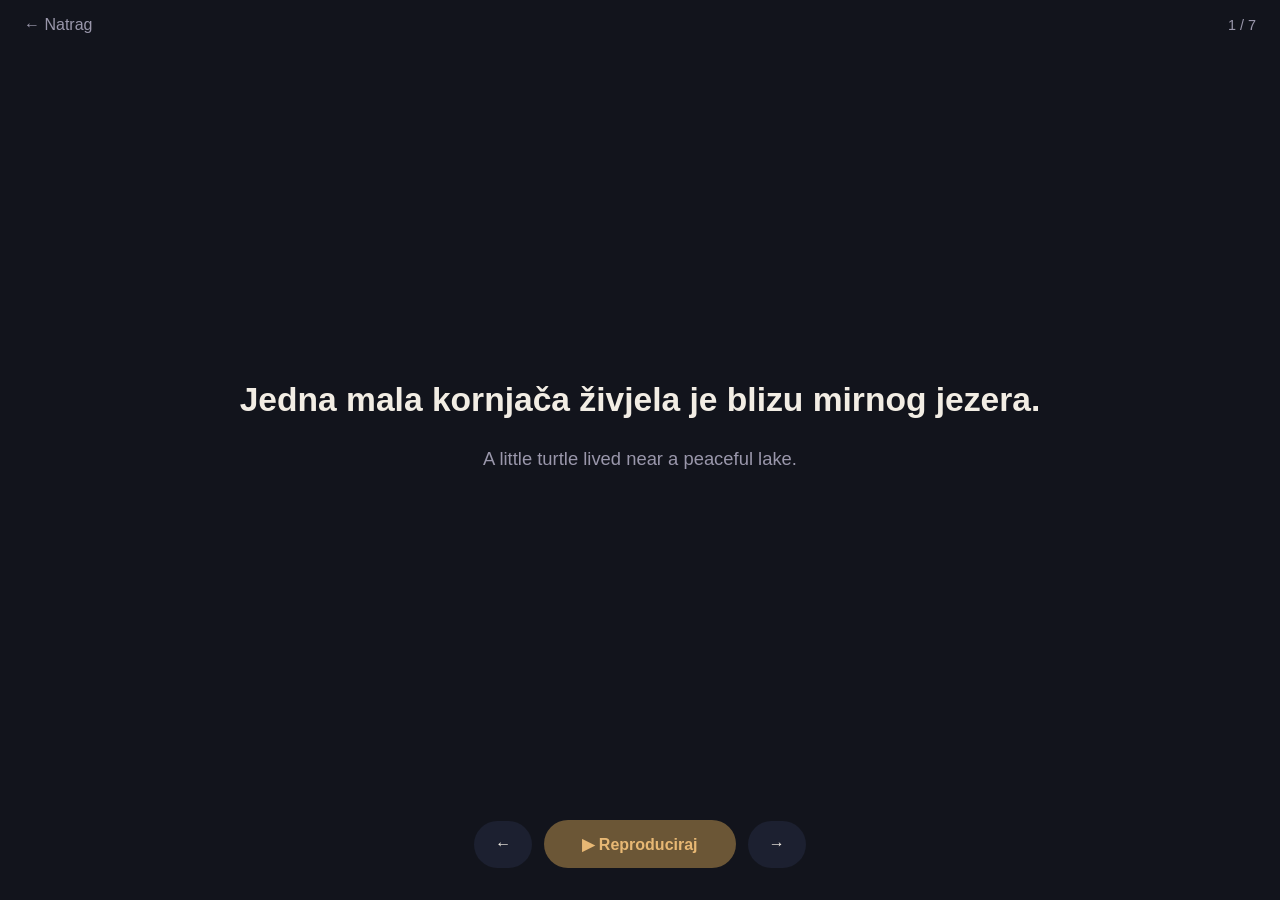
==== player.html @ 79920dc0 "Initial version: Croatian storytelling app for reading to my son Five short, repetitive Croatian sto" ====
<!doctype html>
<html lang="hr">
<head>
  <meta charset="utf-8" />
  <meta name="viewport" content="width=device-width, initial-scale=1, maximum-scale=1, viewport-fit=cover" />
  <title>Vrijeme za priču</title>
  <link rel="manifest" href="manifest.json" />
  <meta name="apple-mobile-web-app-capable" content="yes" />
  <meta name="apple-mobile-web-app-status-bar-style" content="black-translucent" />
  <meta name="theme-color" content="#12141c" />
  <link rel="stylesheet" href="style.css" />
</head>
<body>
  <div class="player">
    <div class="player-top">
      <a class="back-link" href="index.html">&larr; Natrag</a>
      <span class="progress" id="progress"></span>
    </div>

    <div class="line-area" id="lineArea">
      <div class="line-hr" id="lineHr"></div>
      <div class="line-en" id="lineEn"></div>
    </div>

    <div class="controls" id="controls">
      <button id="prevBtn" aria-label="Prethodno">&larr;</button>
      <button id="replayBtn" class="replay">&#128257; Ponovi</button>
      <button id="nextBtn" aria-label="Sljedeće">&rarr;</button>
    </div>
  </div>

  <audio id="audio" preload="auto"></audio>

  <script src="stories.js"></script>
  <script>
    const params = new URLSearchParams(location.search);
    const story = STORIES.find((s) => s.id === params.get("story")) || STORIES[0];

    let idx = 0;
    const audio = document.getElementById("audio");
    const lineHr = document.getElementById("lineHr");
    const lineEn = document.getElementById("lineEn");
    const progress = document.getElementById("progress");
    const replayBtn = document.getElementById("replayBtn");
    const playerEl = document.querySelector(".player");

    function attemptPlay() {
      audio.currentTime = 0;
      const p = audio.play();
      if (p && p.then) {
        p.then(() => {
          replayBtn.textContent = "🔁 Ponovi";
        }).catch(() => {
          replayBtn.textContent = "▶ Reproduciraj";
        });
      } else {
        replayBtn.textContent = "🔁 Ponovi";
      }
    }

    function render() {
      const line = story.lines[idx];
      lineHr.textContent = line.hr;
      lineEn.textContent = line.en;
      progress.textContent = `${idx + 1} / ${story.lines.length}`;
      audio.src = line.audio;
      replayBtn.textContent = "🔁 Ponovi";
      attemptPlay();
    }

    function next() {
      if (idx < story.lines.length - 1) {
        idx++;
        render();
      } else {
        showDone();
      }
    }

    function prev() {
      if (idx > 0) {
        idx--;
        render();
      }
    }

    function showDone() {
      playerEl.innerHTML = `
        <div class="done">
          <div class="line-hr">Kraj priče</div>
          <div class="line-en">The end</div>
          <p><a href="index.html">&larr; Natrag na priče</a></p>
        </div>
      `;
    }

    audio.addEventListener("ended", () => {
      setTimeout(next, 700);
    });

    document.getElementById("prevBtn").addEventListener("click", prev);
    document.getElementById("nextBtn").addEventListener("click", next);
    replayBtn.addEventListener("click", attemptPlay);

    render();

    // Keep the screen awake for the duration of the story.
    let wakeLock = null;
    async function requestWakeLock() {
      if (!("wakeLock" in navigator)) return;
      try {
        wakeLock = await navigator.wakeLock.request("screen");
      } catch (e) {
        // ignore - not critical to playback
      }
    }
    requestWakeLock();
    document.addEventListener("visibilitychange", () => {
      if (document.visibilityState === "visible") requestWakeLock();
    });
  </script>
</body>
</html>
---- style.css ----
:root {
  color-scheme: dark;
  --bg: #12141c;
  --bg-raised: #1c2030;
  --text: #f2ede4;
  --text-muted: #9a97ab;
  --accent: #e8b874;
  --accent-dim: #6b5636;
}

* {
  box-sizing: border-box;
}

html, body {
  height: 100%;
}

body {
  margin: 0;
  background: var(--bg);
  color: var(--text);
  font-family: -apple-system, BlinkMacSystemFont, "Segoe UI", sans-serif;
  -webkit-tap-highlight-color: transparent;
  user-select: none;
}

/* ---------- Home screen ---------- */

.home {
  min-height: 100vh;
  display: flex;
  flex-direction: column;
  padding: 2rem 1.25rem calc(2rem + env(safe-area-inset-bottom));
}

.home h1 {
  font-size: 1.4rem;
  font-weight: 600;
  color: var(--accent);
  margin: 0 0 1.5rem;
  text-align: center;
}

.story-list {
  display: flex;
  flex-direction: column;
  gap: 0.9rem;
}

.story-card {
  display: block;
  background: var(--bg-raised);
  border: 1px solid #2a2f42;
  border-radius: 16px;
  padding: 1.1rem 1.3rem;
  text-decoration: none;
  color: var(--text);
}

.story-card:active {
  background: #262b3d;
}

.story-card .hr {
  font-size: 1.3rem;
  font-weight: 600;
}

.story-card .en {
  font-size: 0.95rem;
  color: var(--text-muted);
  margin-top: 0.2rem;
}

/* ---------- Player screen ---------- */

.player {
  min-height: 100vh;
  min-height: 100dvh;
  display: flex;
  flex-direction: column;
  padding: env(safe-area-inset-top) 1.5rem env(safe-area-inset-bottom);
}

.player-top {
  display: flex;
  align-items: center;
  justify-content: space-between;
  padding: 1rem 0;
}

.back-link {
  color: var(--text-muted);
  text-decoration: none;
  font-size: 1rem;
}

.progress {
  color: var(--text-muted);
  font-size: 0.9rem;
}

.line-area {
  flex: 1;
  display: flex;
  flex-direction: column;
  align-items: center;
  justify-content: center;
  text-align: center;
  gap: 1.5rem;
  padding: 1rem 0;
}

.line-hr {
  font-size: 2.1rem;
  line-height: 1.3;
  font-weight: 600;
}

.line-en {
  font-size: 1.15rem;
  line-height: 1.4;
  color: var(--text-muted);
}

.controls {
  display: flex;
  align-items: center;
  justify-content: center;
  gap: 0.75rem;
  padding: 1.25rem 0 2rem;
}

button {
  font: inherit;
  border: none;
  border-radius: 999px;
  padding: 0.9rem 1.3rem;
  background: var(--bg-raised);
  color: var(--text);
  min-width: 3.4rem;
}

button:active {
  background: #262b3d;
}

button.replay {
  background: var(--accent-dim);
  color: var(--accent);
  font-weight: 600;
  flex: 1;
  max-width: 12rem;
}

.done {
  text-align: center;
  padding: 2rem 0;
}

.done a {
  color: var(--accent);
  font-size: 1.1rem;
}
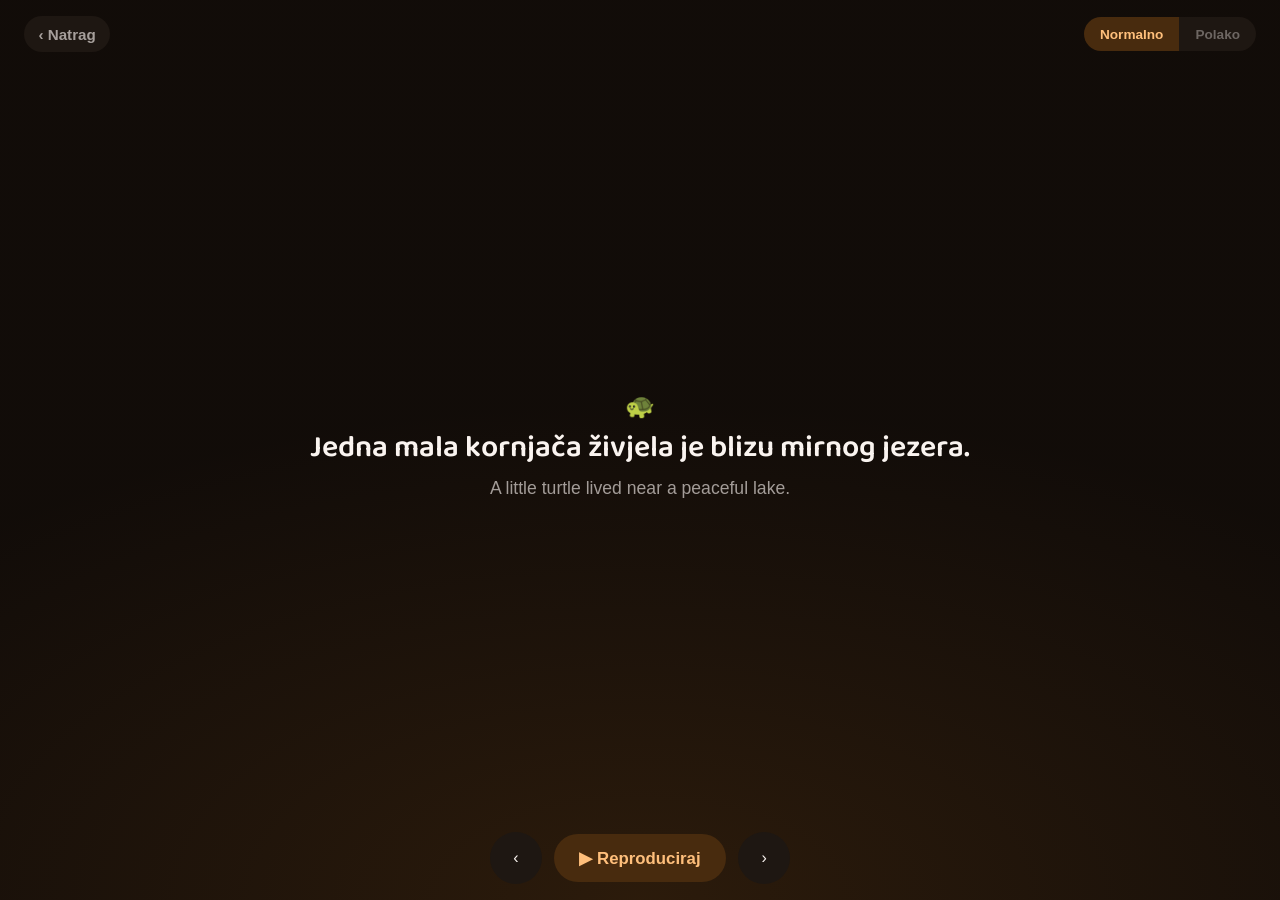
==== commit 751d251e: "Add Polako slow-reading mode, auto-return, story emoji, and a new design system - Player auto-return" ====
--- a/player.html
+++ b/player.html
@@ -7,25 +7,32 @@
   <link rel="manifest" href="manifest.json" />
   <meta name="apple-mobile-web-app-capable" content="yes" />
   <meta name="apple-mobile-web-app-status-bar-style" content="black-translucent" />
-  <meta name="theme-color" content="#12141c" />
+  <meta name="theme-color" content="oklch(16% 0.012 55)" />
+  <link rel="preconnect" href="https://fonts.googleapis.com" />
+  <link rel="preconnect" href="https://fonts.gstatic.com" crossorigin />
+  <link href="https://fonts.googleapis.com/css2?family=Baloo+2:wght@500;600;700;800&display=swap" rel="stylesheet" />
   <link rel="stylesheet" href="style.css" />
 </head>
 <body>
   <div class="player">
     <div class="player-top">
-      <a class="back-link" href="index.html">&larr; Natrag</a>
-      <span class="progress" id="progress"></span>
+      <a class="back-link" href="index.html">&lsaquo; Natrag</a>
+      <div class="speed-toggle-group">
+        <div id="normalOption" class="speed-option active">Normalno</div>
+        <div id="slowOption" class="speed-option">Polako</div>
+      </div>
     </div>
 
     <div class="line-area" id="lineArea">
+      <div class="story-emoji" id="storyEmoji"></div>
       <div class="line-hr" id="lineHr"></div>
       <div class="line-en" id="lineEn"></div>
     </div>
 
     <div class="controls" id="controls">
-      <button id="prevBtn" aria-label="Prethodno">&larr;</button>
+      <button id="prevBtn" class="icon-btn" aria-label="Prethodno">&lsaquo;</button>
       <button id="replayBtn" class="replay">&#128257; Ponovi</button>
-      <button id="nextBtn" aria-label="Sljedeće">&rarr;</button>
+      <button id="nextBtn" class="icon-btn" aria-label="Sljedeće">&rsaquo;</button>
     </div>
   </div>
 
@@ -37,14 +44,24 @@
     const story = STORIES.find((s) => s.id === params.get("story")) || STORIES[0];
 
     let idx = 0;
+    let slowMode = false;
+    let playingHalf = "a"; // which half is loaded when slowMode is on: "a" or "b"
+    let pendingTimer = null; // the scheduled auto-advance/half-flip timeout, if any
+    const SLOW_PAUSE_MULT = 1; // pause after each half, in slow mode
+    const NORMAL_PAUSE_MULT = 1.5; // pause after the full line, in normal mode
     const audio = document.getElementById("audio");
+    const storyEmoji = document.getElementById("storyEmoji");
     const lineHr = document.getElementById("lineHr");
     const lineEn = document.getElementById("lineEn");
-    const progress = document.getElementById("progress");
     const replayBtn = document.getElementById("replayBtn");
+    const normalOption = document.getElementById("normalOption");
+    const slowOption = document.getElementById("slowOption");
     const playerEl = document.querySelector(".player");
 
+    storyEmoji.textContent = story.emoji;
+
     function attemptPlay() {
+      clearTimeout(pendingTimer);
       audio.currentTime = 0;
       const p = audio.play();
       if (p && p.then) {
@@ -58,14 +75,19 @@
       }
     }
 
+    function playCurrent() {
+      const line = story.lines[idx];
+      audio.src = slowMode ? (playingHalf === "a" ? line.audioSlowA : line.audioSlowB) : line.audio;
+      replayBtn.textContent = "🔁 Ponovi";
+      attemptPlay();
+    }
+
     function render() {
       const line = story.lines[idx];
       lineHr.textContent = line.hr;
       lineEn.textContent = line.en;
-      progress.textContent = `${idx + 1} / ${story.lines.length}`;
-      audio.src = line.audio;
-      replayBtn.textContent = "🔁 Ponovi";
-      attemptPlay();
+      playingHalf = "a";
+      playCurrent();
     }
 
     function next() {
@@ -89,18 +111,43 @@
         <div class="done">
           <div class="line-hr">Kraj priče</div>
           <div class="line-en">The end</div>
-          <p><a href="index.html">&larr; Natrag na priče</a></p>
         </div>
       `;
+      setTimeout(() => {
+        location.href = "index.html";
+      }, 2500);
     }
 
     audio.addEventListener("ended", () => {
-      setTimeout(next, 700);
+      const spokenSeconds = audio.duration || 2;
+
+      if (slowMode && playingHalf === "a") {
+        const pauseMs = spokenSeconds * SLOW_PAUSE_MULT * 1000;
+        pendingTimer = setTimeout(() => {
+          playingHalf = "b";
+          playCurrent();
+        }, pauseMs);
+        return;
+      }
+
+      const pauseMultiplier = slowMode ? SLOW_PAUSE_MULT : NORMAL_PAUSE_MULT;
+      const pauseMs = spokenSeconds * pauseMultiplier * 1000;
+      pendingTimer = setTimeout(next, pauseMs);
     });
 
     document.getElementById("prevBtn").addEventListener("click", prev);
     document.getElementById("nextBtn").addEventListener("click", next);
     replayBtn.addEventListener("click", attemptPlay);
+
+    function setSlowMode(slow) {
+      if (slow === slowMode) return;
+      slowMode = slow;
+      normalOption.classList.toggle("active", !slowMode);
+      slowOption.classList.toggle("active", slowMode);
+      render();
+    }
+    normalOption.addEventListener("click", () => setSlowMode(false));
+    slowOption.addEventListener("click", () => setSlowMode(true));
 
     render();
 
--- a/style.css
+++ b/style.css
@@ -1,11 +1,17 @@
 :root {
   color-scheme: dark;
-  --bg: #12141c;
-  --bg-raised: #1c2030;
-  --text: #f2ede4;
-  --text-muted: #9a97ab;
-  --accent: #e8b874;
-  --accent-dim: #6b5636;
+  --bg-base: oklch(16% 0.012 55);
+  --bg-elevated-1: oklch(21% 0.014 55);
+  --bg-elevated-2: oklch(27% 0.017 55);
+  --separator: oklch(45% 0.014 55 / 40%);
+  --label-primary: oklch(97% 0.008 55);
+  --label-secondary: oklch(97% 0.008 55 / 62%);
+  --label-tertiary: oklch(97% 0.008 55 / 36%);
+  --label-quaternary: oklch(97% 0.008 55 / 18%);
+  --accent: oklch(79% 0.14 63);
+  --accent-dim-bg: oklch(32% 0.06 63);
+  --accent-on-dim: oklch(86% 0.12 63);
+  --font-display: "Baloo 2", -apple-system, BlinkMacSystemFont, sans-serif;
 }
 
 * {
@@ -18,9 +24,9 @@
 
 body {
   margin: 0;
-  background: var(--bg);
-  color: var(--text);
-  font-family: -apple-system, BlinkMacSystemFont, "Segoe UI", sans-serif;
+  background: var(--bg-base);
+  color: var(--label-primary);
+  font-family: -apple-system, BlinkMacSystemFont, "SF Pro Text", "Segoe UI", sans-serif;
   -webkit-tap-highlight-color: transparent;
   user-select: none;
 }
@@ -29,48 +35,102 @@
 
 .home {
   min-height: 100vh;
-  display: flex;
-  flex-direction: column;
-  padding: 2rem 1.25rem calc(2rem + env(safe-area-inset-bottom));
+  min-height: 100dvh;
+  display: flex;
+  flex-direction: column;
+  padding: 2.5rem 1.25rem calc(1.5rem + env(safe-area-inset-bottom));
+}
+
+.eyebrow {
+  font-size: 0.8rem;
+  font-weight: 700;
+  letter-spacing: 0.11em;
+  text-transform: uppercase;
+  color: var(--accent);
+  text-align: center;
+  margin-bottom: 0.4rem;
 }
 
 .home h1 {
-  font-size: 1.4rem;
-  font-weight: 600;
-  color: var(--accent);
+  font-family: var(--font-display);
+  font-size: 1.9rem;
+  font-weight: 700;
+  color: var(--label-primary);
+  text-align: center;
   margin: 0 0 1.5rem;
-  text-align: center;
 }
 
 .story-list {
   display: flex;
   flex-direction: column;
-  gap: 0.9rem;
+  gap: 0.75rem;
 }
 
 .story-card {
-  display: block;
-  background: var(--bg-raised);
-  border: 1px solid #2a2f42;
+  display: flex;
+  align-items: stretch;
+  gap: 0.75rem;
+  background: var(--bg-elevated-1);
+  border: 1px solid var(--separator);
   border-radius: 16px;
-  padding: 1.1rem 1.3rem;
+  padding: 0.75rem 0.9rem;
   text-decoration: none;
-  color: var(--text);
+  color: inherit;
 }
 
 .story-card:active {
-  background: #262b3d;
+  background: var(--bg-elevated-2);
+}
+
+.story-card .icon {
+  width: 3rem;
+  flex-shrink: 0;
+  border-radius: 12px;
+  background: var(--bg-elevated-2);
+  display: flex;
+  align-items: center;
+  justify-content: center;
+  font-size: 1.5rem;
+}
+
+.story-card .text {
+  display: flex;
+  flex-direction: column;
+  justify-content: center;
+  min-width: 0;
 }
 
 .story-card .hr {
+  font-family: var(--font-display);
   font-size: 1.3rem;
   font-weight: 600;
+  line-height: 1.2;
 }
 
 .story-card .en {
   font-size: 0.95rem;
-  color: var(--text-muted);
+  color: var(--label-secondary);
   margin-top: 0.2rem;
+}
+
+.story-card .meta {
+  font-size: 0.8rem;
+  color: var(--label-tertiary);
+  margin-top: 0.25rem;
+}
+
+@media (orientation: landscape) {
+  .home {
+    padding-top: 1.25rem;
+    padding-left: calc(1.25rem + env(safe-area-inset-left));
+    padding-right: calc(1.25rem + env(safe-area-inset-right));
+  }
+
+  .story-list {
+    display: grid;
+    grid-template-columns: 1fr 1fr;
+    gap: 0.6rem;
+  }
 }
 
 /* ---------- Player screen ---------- */
@@ -81,6 +141,7 @@
   display: flex;
   flex-direction: column;
   padding: env(safe-area-inset-top) 1.5rem env(safe-area-inset-bottom);
+  background: radial-gradient(140% 100% at 50% 100%, var(--accent-dim-bg) -60%, var(--bg-base) 55%);
 }
 
 .player-top {
@@ -91,14 +152,39 @@
 }
 
 .back-link {
-  color: var(--text-muted);
+  font-size: 0.95rem;
+  font-weight: 600;
+  color: var(--label-secondary);
   text-decoration: none;
-  font-size: 1rem;
-}
-
-.progress {
-  color: var(--text-muted);
-  font-size: 0.9rem;
+  padding: 0.6rem 0.9rem;
+  border-radius: 999px;
+  background: var(--bg-elevated-1);
+}
+
+.speed-toggle-group {
+  display: flex;
+}
+
+.speed-option {
+  padding: 0.6rem 1rem;
+  font-size: 0.85rem;
+  font-weight: 600;
+  color: var(--label-tertiary);
+  background: var(--bg-elevated-1);
+  cursor: pointer;
+}
+
+.speed-option:first-child {
+  border-radius: 999px 0 0 999px;
+}
+
+.speed-option:last-child {
+  border-radius: 0 999px 999px 0;
+}
+
+.speed-option.active {
+  background: var(--accent-dim-bg);
+  color: var(--accent-on-dim);
 }
 
 .line-area {
@@ -108,20 +194,25 @@
   align-items: center;
   justify-content: center;
   text-align: center;
-  gap: 1.5rem;
+  gap: 0.9rem;
   padding: 1rem 0;
 }
 
+.story-emoji {
+  font-size: 1.5rem;
+}
+
 .line-hr {
-  font-size: 2.1rem;
-  line-height: 1.3;
+  font-family: var(--font-display);
+  font-size: 2.2rem;
+  line-height: 1.25;
   font-weight: 600;
 }
 
 .line-en {
-  font-size: 1.15rem;
-  line-height: 1.4;
-  color: var(--text-muted);
+  font-size: 1.25rem;
+  line-height: 1.35;
+  color: var(--label-secondary);
 }
 
 .controls {
@@ -132,26 +223,71 @@
   padding: 1.25rem 0 2rem;
 }
 
-button {
-  font: inherit;
+.icon-btn {
+  width: 3.25rem;
+  height: 3.25rem;
   border: none;
   border-radius: 999px;
-  padding: 0.9rem 1.3rem;
-  background: var(--bg-raised);
-  color: var(--text);
-  min-width: 3.4rem;
-}
-
-button:active {
-  background: #262b3d;
+  background: var(--bg-elevated-1);
+  color: var(--label-primary);
+  font-size: 1.4rem;
+  display: flex;
+  align-items: center;
+  justify-content: center;
+  padding: 0;
+  font: inherit;
+}
+
+.icon-btn:active {
+  background: var(--bg-elevated-2);
+}
+
+.icon-btn:disabled {
+  opacity: 0.35;
 }
 
 button.replay {
-  background: var(--accent-dim);
-  color: var(--accent);
-  font-weight: 600;
-  flex: 1;
-  max-width: 12rem;
+  font: inherit;
+  display: flex;
+  align-items: center;
+  justify-content: center;
+  gap: 0.4rem;
+  border: none;
+  border-radius: 999px;
+  padding: 0.85rem 1.6rem;
+  background: var(--accent-dim-bg);
+  color: var(--accent-on-dim);
+  font-weight: 600;
+  font-size: 1.05rem;
+  min-width: 9.5rem;
+}
+
+button.replay:active {
+  background: var(--bg-elevated-2);
+}
+
+@media (orientation: landscape) {
+  .player {
+    padding-left: calc(1.5rem + env(safe-area-inset-left));
+    padding-right: calc(1.5rem + env(safe-area-inset-right));
+  }
+
+  .line-area {
+    gap: 0.6rem;
+    padding: 0.5rem 0;
+  }
+
+  .line-hr {
+    font-size: 1.9rem;
+  }
+
+  .line-en {
+    font-size: 1.1rem;
+  }
+
+  .controls {
+    padding: 0.5rem 0 1rem;
+  }
 }
 
 .done {
@@ -159,7 +295,6 @@
   padding: 2rem 0;
 }
 
-.done a {
-  color: var(--accent);
-  font-size: 1.1rem;
-}
+.done .line-hr {
+  margin-bottom: 0.5rem;
+}
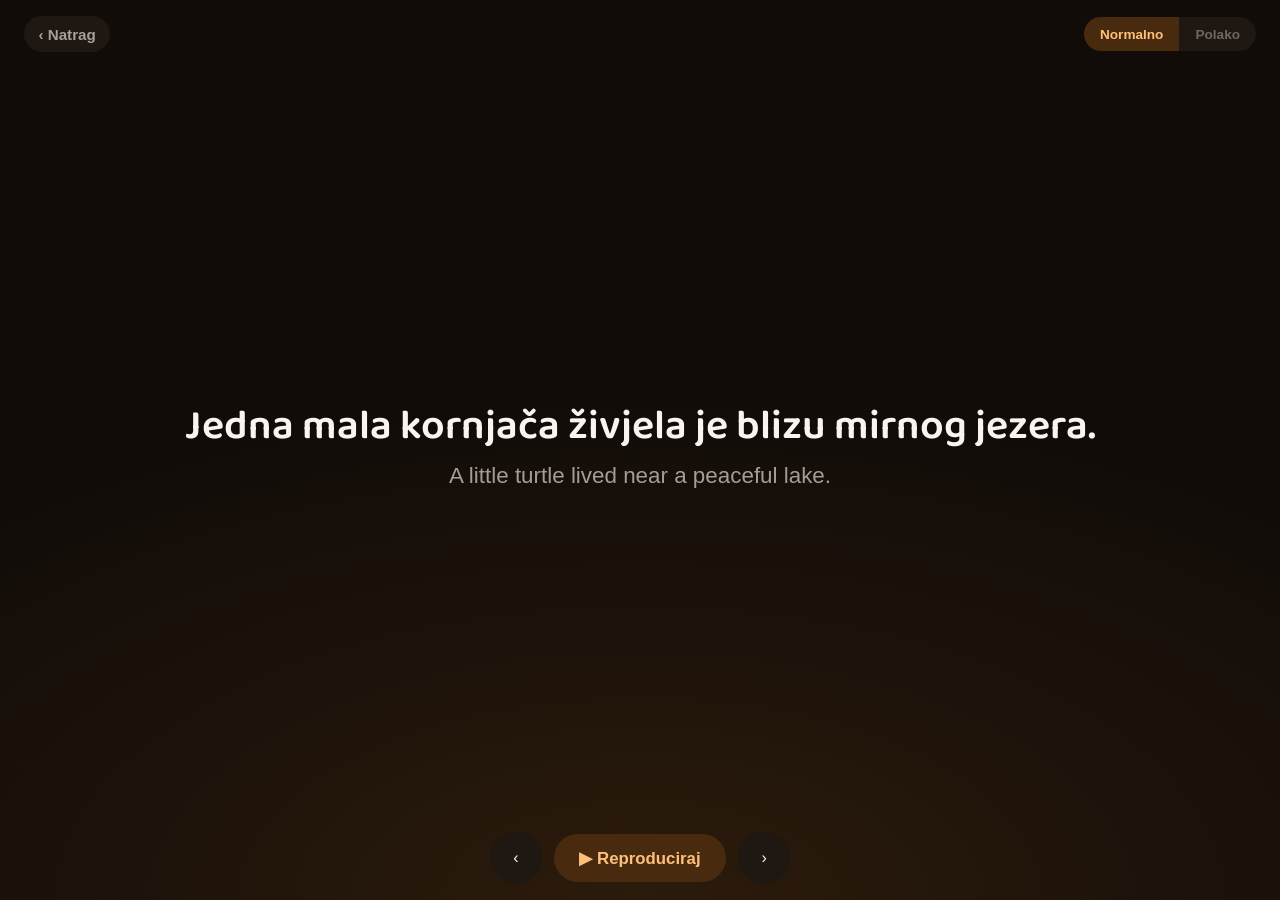
==== commit 999cabb9: "Enlarge player text and drop the story emoji for a 30in reading distance Removing the per-line emoji" ====
--- a/player.html
+++ b/player.html
@@ -24,7 +24,6 @@
     </div>
 
     <div class="line-area" id="lineArea">
-      <div class="story-emoji" id="storyEmoji"></div>
       <div class="line-hr" id="lineHr"></div>
       <div class="line-en" id="lineEn"></div>
     </div>
@@ -50,15 +49,12 @@
     const SLOW_PAUSE_MULT = 1; // pause after each half, in slow mode
     const NORMAL_PAUSE_MULT = 1.5; // pause after the full line, in normal mode
     const audio = document.getElementById("audio");
-    const storyEmoji = document.getElementById("storyEmoji");
     const lineHr = document.getElementById("lineHr");
     const lineEn = document.getElementById("lineEn");
     const replayBtn = document.getElementById("replayBtn");
     const normalOption = document.getElementById("normalOption");
     const slowOption = document.getElementById("slowOption");
     const playerEl = document.querySelector(".player");
-
-    storyEmoji.textContent = story.emoji;
 
     function attemptPlay() {
       clearTimeout(pendingTimer);
--- a/style.css
+++ b/style.css
@@ -198,20 +198,16 @@
   padding: 1rem 0;
 }
 
-.story-emoji {
-  font-size: 1.5rem;
-}
-
 .line-hr {
   font-family: var(--font-display);
-  font-size: 2.2rem;
-  line-height: 1.25;
+  font-size: 3.2rem;
+  line-height: 1.2;
   font-weight: 600;
 }
 
 .line-en {
-  font-size: 1.25rem;
-  line-height: 1.35;
+  font-size: 1.7rem;
+  line-height: 1.3;
   color: var(--label-secondary);
 }
 
@@ -278,11 +274,11 @@
   }
 
   .line-hr {
-    font-size: 1.9rem;
+    font-size: 2.6rem;
   }
 
   .line-en {
-    font-size: 1.1rem;
+    font-size: 1.4rem;
   }
 
   .controls {
